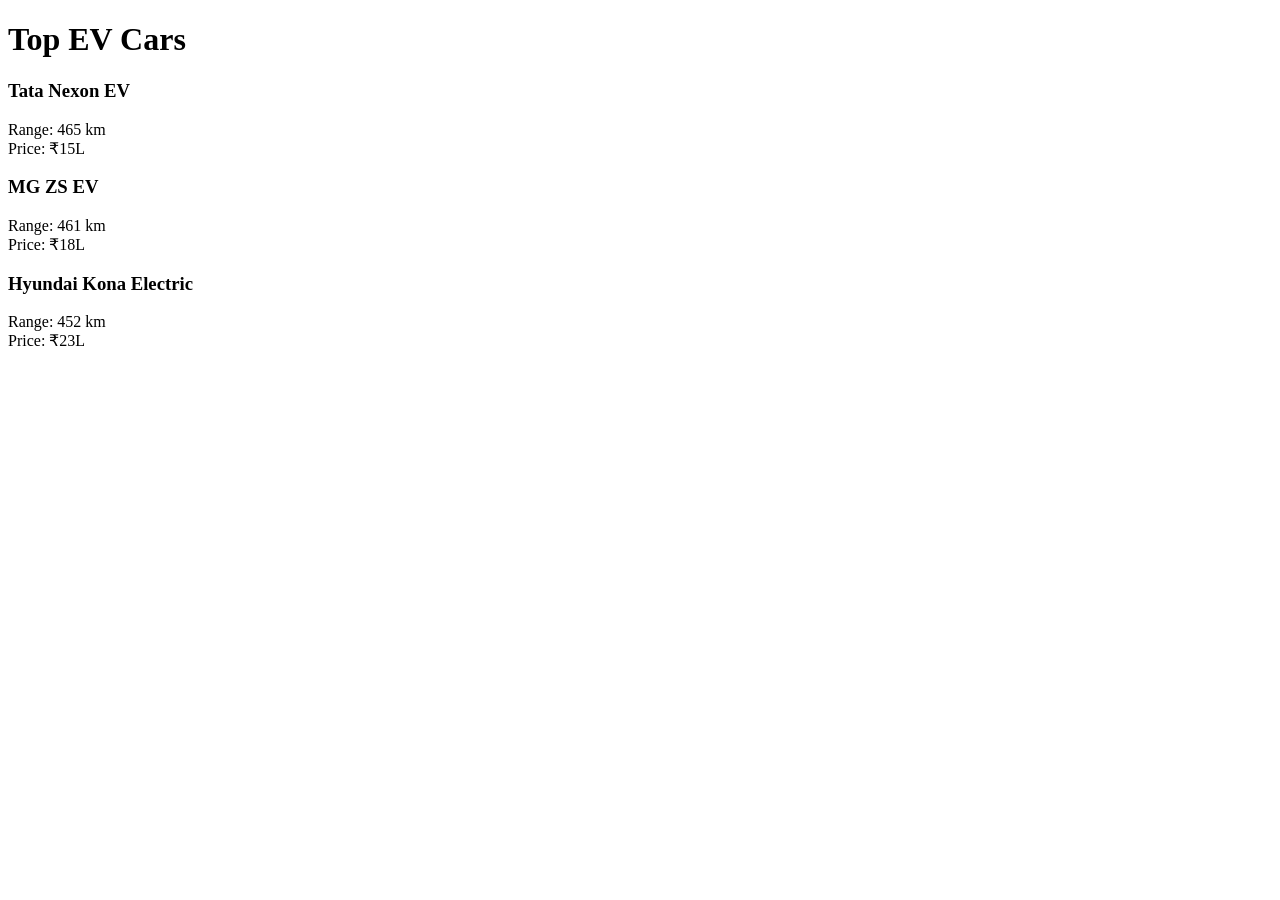
==== cars.html @ 95e264a2 "Add initial HTML structure for cars page" ====
<!DOCTYPE html>
<html lang="en">
<head>
<meta charset="UTF-8">
<meta name="viewport" content="width=device-width, initial-scale=1.0">
<title>Cars</title>
<link rel="stylesheet" href="style.css">
</head>
<body>

<header class="navbar">
<h1>Top EV Cars</h1>
</header>

<section class="grid">
<div class="card">
<h3>Tata Nexon EV</h3>
<p>Range: 465 km<br>Price: ₹15L</p>
</div>
<div class="card">
<h3>MG ZS EV</h3>
<p>Range: 461 km<br>Price: ₹18L</p>
</div>
<div class="card">
<h3>Hyundai Kona Electric</h3>
<p>Range: 452 km<br>Price: ₹23L</p>
</div>
</section>

</body>
</html>
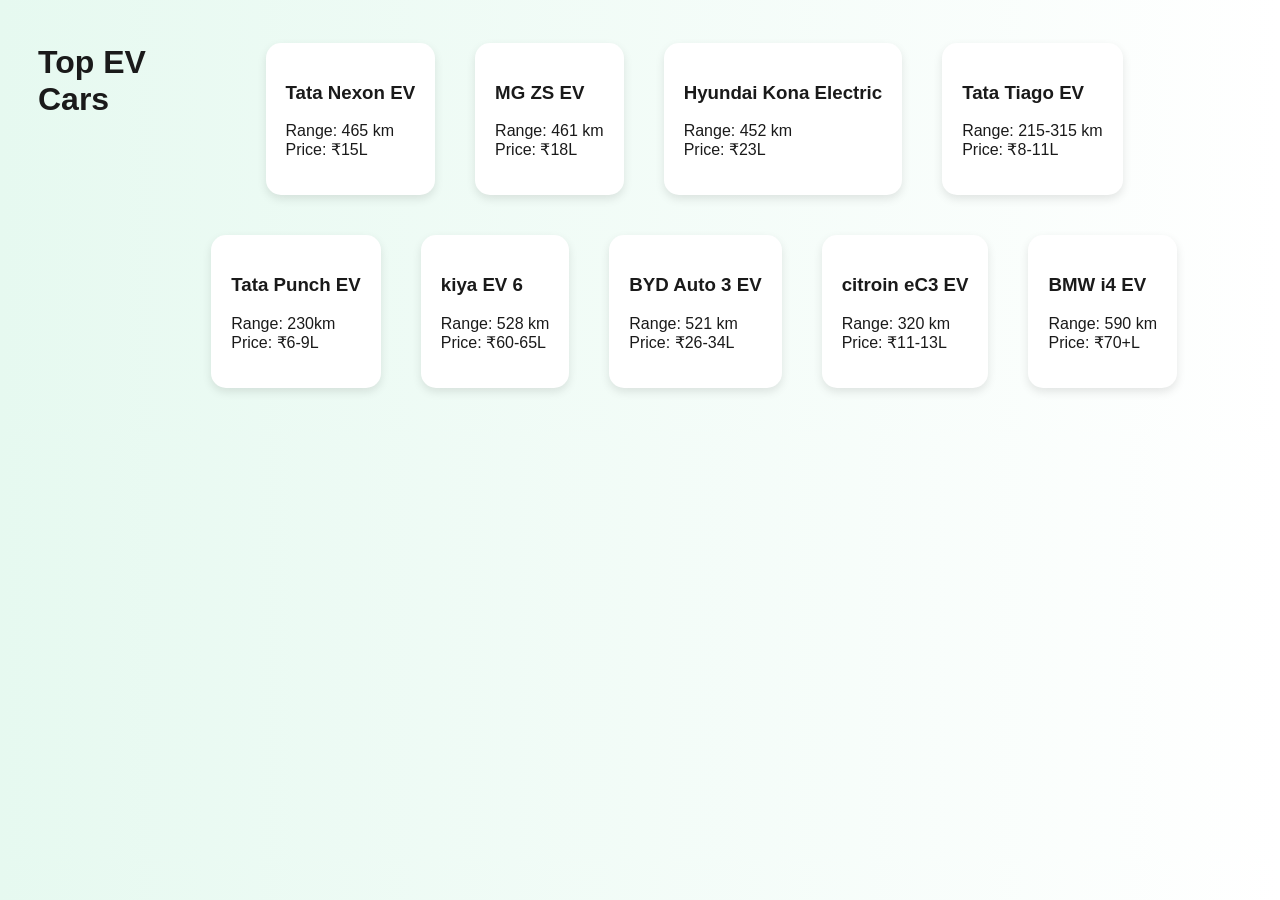
==== commit dda4712c: "Add new electric vehicle cards to cars.html" ====
--- a/cars.html
+++ b/cars.html
@@ -25,6 +25,30 @@
 <h3>Hyundai Kona Electric</h3>
 <p>Range: 452 km<br>Price: ₹23L</p>
 </div>
+  <div class="card">
+<h3>Tata Tiago EV</h3>
+<p>Range: 215-315 km<br>Price: ₹8-11L</p>
+</div>
+  <div class="card">
+<h3>Tata Punch EV</h3>
+<p>Range: 230km<br>Price: ₹6-9L</p>
+</div>
+  <div class="card">
+<h3>kiya EV 6</h3>
+<p>Range: 528 km<br>Price: ₹60-65L</p>
+</div>
+  <div class="card">
+<h3>BYD Auto 3 EV</h3>
+<p>Range: 521 km<br>Price: ₹26-34L</p>
+</div>
+  <div class="card">
+<h3>citroin eC3 EV</h3>
+<p>Range: 320 km<br>Price: ₹11-13L</p>
+</div>
+  <div class="card">
+<h3>BMW i4 EV</h3>
+<p>Range: 590 km<br>Price: ₹70+L</p>
+</div>
 </section>
 
 </body>
--- a/style.css
+++ b/style.css
@@ -0,0 +1,97 @@
+/* Body */
+body {
+    display: flex;
+    justify-content: space-between;
+    padding: 15px 30px;
+    background: linear-gradient(to right, #e6f9f0, #ffffff);
+    color: #1a1a1a;
+    font-family: Arial, sans-serif;
+}
+
+/* Navbar */
+nav a {
+    color: #1a1a1a;
+    margin: 10px;
+    text-decoration: none;
+    font-weight: 500;
+}
+
+/* Hero Section */
+.hero {
+    text-align: center;
+    padding: 100px 20px;
+    background: linear-gradient(135deg, #22c55e, #0ea5e9);
+    color: white;
+    border-radius: 10px;
+}
+
+/* Button Fix (IMPORTANT: "light blue" is invalid ❌) */
+.hero button {
+    padding: 10px 20px;
+    border: none;
+    background: #0ea5e9;
+    color: white;
+    cursor: pointer;
+    border-radius: 5px;
+}
+
+.hero button:hover {
+    background: #0284c7;
+}
+
+/* Features & Grid */
+.features {
+    display: flex;
+    justify-content: center;
+    flex-wrap: wrap;
+}
+
+.grid {
+    display: flex;
+    flex-wrap: wrap;
+    justify-content: center;
+}
+
+/* Cards (FIXED for light theme) */
+.card {
+    background: white;
+    color: #1a1a1a;
+    padding: 20px;
+    margin: 20px;
+    border-radius: 15px;
+    transition: 0.3s;
+    box-shadow: 0 4px 10px rgba(0,0,0,0.1);
+}
+
+.card:hover {
+    transform: scale(1.05);
+}
+
+/* Table Fix */
+table {
+    width: 80%;
+    margin: auto;
+    border-collapse: collapse;
+    background: white;
+    color: #1a1a1a;
+    border-radius: 10px;
+    overflow: hidden;
+}
+
+th {
+    background: #22c55e;
+    color: white;
+}
+
+th, td {
+    border: 1px solid #ddd;
+    padding: 12px;
+}
+
+/* Responsive */
+@media(max-width:768px){
+    .features, .grid{
+        flex-direction: column;
+        align-items: center;
+    }
+}
